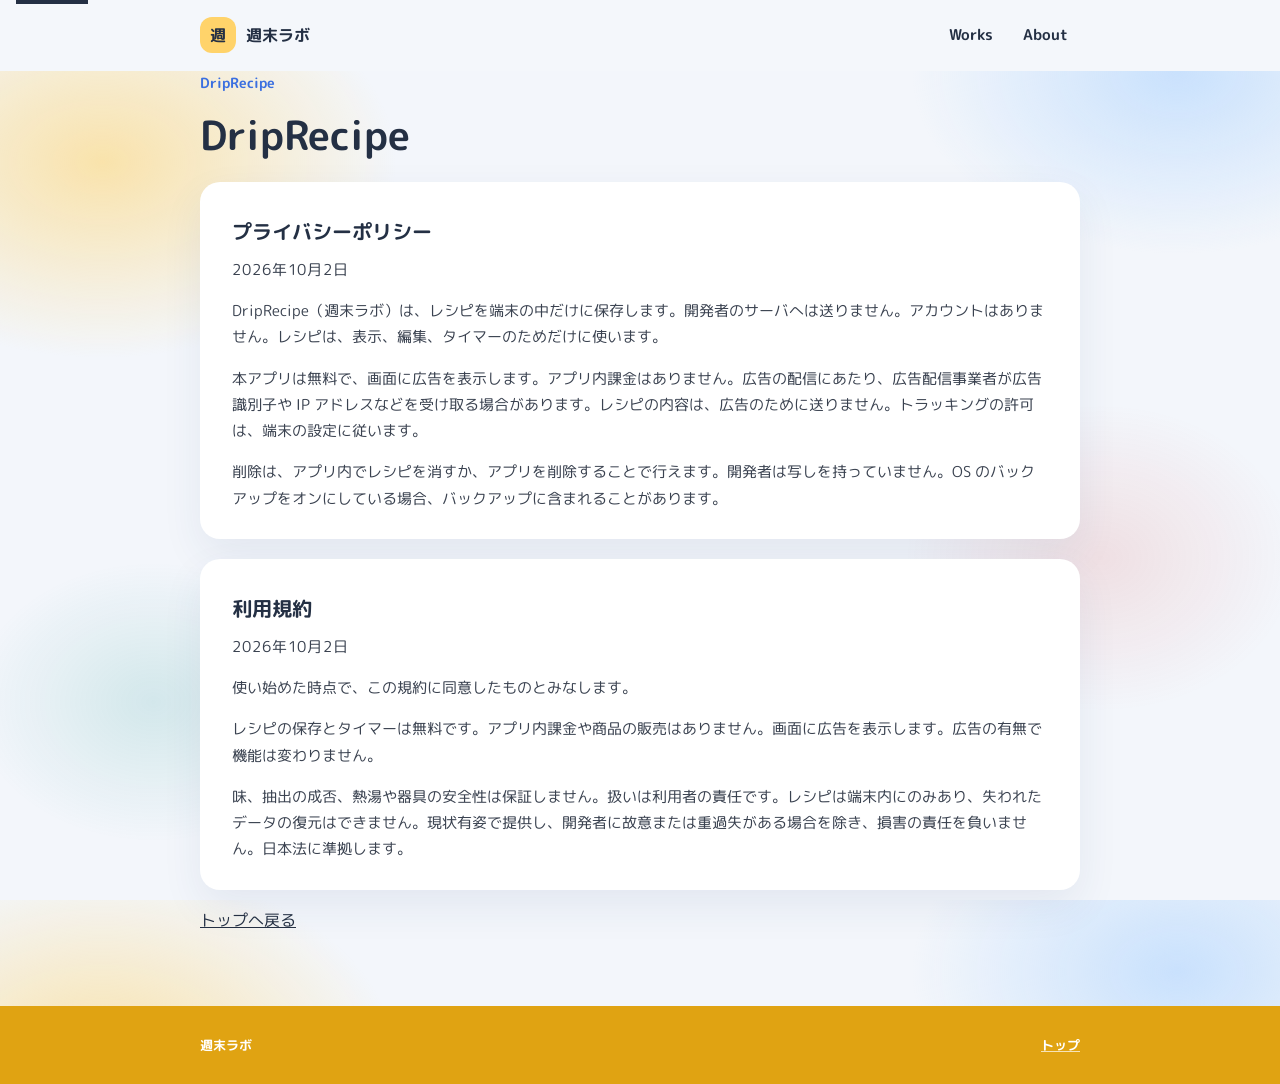
==== driprecipe/index.html @ 395b32bc "週末ラボの紹介と各アプリの規約を公開できるようにする。 Co-authored-by: Cursor <cursoragent@cursor.com>" ====
<!doctype html>
<html lang="ja">
  <head>
    <meta charset="utf-8" />
    <meta name="viewport" content="width=device-width, initial-scale=1" />
    <title>DripRecipe — 週末ラボ</title>
    <meta name="description" content="DripRecipe のプライバシーポリシーと利用規約です。" />
    <link rel="icon" href="../favicon.svg" type="image/svg+xml" />
    <link rel="preconnect" href="https://fonts.googleapis.com" />
    <link rel="preconnect" href="https://fonts.gstatic.com" crossorigin />
    <link
      href="https://fonts.googleapis.com/css2?family=M+PLUS+Rounded+1c:wght@400;500;700&display=swap"
      rel="stylesheet"
    />
    <link rel="stylesheet" href="../css/site.css" />
  </head>
  <body>
    <a class="skip" href="#main">本文へ</a>
    <header class="nav">
      <a class="brand" href="../index.html">
        <span class="brand-mark">週</span>
        週末ラボ
      </a>
      <nav class="nav-links" aria-label="サイト">
        <a href="../index.html#apps">Works</a>
        <a href="../index.html#about">About</a>
      </nav>
    </header>
    <main id="main" class="wrap">
      <p class="kicker">DripRecipe</p>
      <h1>DripRecipe</h1>
      <article class="doc-block" id="privacy">
        <h2>プライバシーポリシー</h2>
        <p class="meta-line">2026年10月2日</p>
        <p>
          DripRecipe（週末ラボ）は、レシピを端末の中だけに保存します。開発者のサーバへは送りません。アカウントはありません。レシピは、表示、編集、タイマーのためだけに使います。
        </p>
        <p>
          本アプリは無料で、画面に広告を表示します。アプリ内課金はありません。広告の配信にあたり、広告配信事業者が広告識別子や IP アドレスなどを受け取る場合があります。レシピの内容は、広告のために送りません。トラッキングの許可は、端末の設定に従います。
        </p>
        <p>
          削除は、アプリ内でレシピを消すか、アプリを削除することで行えます。開発者は写しを持っていません。OS のバックアップをオンにしている場合、バックアップに含まれることがあります。
        </p>
      </article>
      <article class="doc-block" id="terms">
        <h2>利用規約</h2>
        <p class="meta-line">2026年10月2日</p>
        <p>使い始めた時点で、この規約に同意したものとみなします。</p>
        <p>
          レシピの保存とタイマーは無料です。アプリ内課金や商品の販売はありません。画面に広告を表示します。広告の有無で機能は変わりません。
        </p>
        <p>
          味、抽出の成否、熱湯や器具の安全性は保証しません。扱いは利用者の責任です。レシピは端末内にのみあり、失われたデータの復元はできません。現状有姿で提供し、開発者に故意または重過失がある場合を除き、損害の責任を負いません。日本法に準拠します。
        </p>
      </article>
      <p><a href="../index.html">トップへ戻る</a></p>
    </main>
    <footer class="site-footer">
      <div><strong>週末ラボ</strong></div>
      <div class="footer-links"><a href="../index.html">トップ</a></div>
    </footer>
  </body>
</html>
---- css/site.css ----
:root {
  --bg: #f3f6fb;
  --bg-deep: #e7eef8;
  --ink: #243044;
  --muted: #5c6b7e;
  --line: rgba(36, 48, 68, 0.12);
  --card: #ffffff;
  --signal: #3b6fe0;
  --shadow: 0 16px 40px rgba(36, 64, 110, 0.08);
  --sans: "M PLUS Rounded 1c", "Hiragino Maru Gothic ProN", "Hiragino Sans", sans-serif;
  --serif: var(--sans);
  --mono: var(--sans);
  --display: var(--sans);
  --app: var(--ink);
  --app-soft: #f7f1e6;
  --radius: 24px;
  color-scheme: light;
}

[data-app="oto"] {
  --app: #d63c3c;
  --app-soft: #fff1ea;
}

[data-app="drip"] {
  --app: #0e8f8a;
  --app-soft: #e7f6f5;
}

[data-app="kintai"] {
  --app: #087a42;
  --app-soft: #e8f6ee;
}

*,
*::before,
*::after {
  box-sizing: border-box;
}

html {
  scroll-behavior: smooth;
  height: 100%;
}

body {
  display: flex;
  flex-direction: column;
  min-height: 100%;
  margin: 0;
  background:
    radial-gradient(420px 280px at 8% 18%, rgba(255, 211, 106, 0.55), transparent 70%),
    radial-gradient(380px 260px at 92% 8%, rgba(160, 205, 255, 0.5), transparent 70%),
    radial-gradient(280px 220px at 86% 62%, rgba(214, 60, 60, 0.12), transparent 70%),
    radial-gradient(260px 200px at 12% 78%, rgba(14, 143, 138, 0.14), transparent 70%),
    var(--bg);
  color: var(--ink);
  font-family: var(--sans);
  font-size: 16px;
  line-height: 1.75;
  text-rendering: optimizeLegibility;
}

::selection {
  background: #c9dcff;
  color: var(--ink);
}

a {
  color: inherit;
}

a:hover {
  color: var(--signal);
}

:focus-visible {
  outline: 2px solid var(--ink);
  outline-offset: 3px;
}

.skip {
  position: absolute;
  left: 16px;
  top: -40px;
  background: var(--ink);
  color: var(--bg);
  padding: 8px 12px;
  z-index: 10;
}

.skip:focus {
  top: 12px;
}

.wrap {
  width: min(880px, calc(100% - 48px));
  margin-inline: auto;
}

main {
  flex: 1 0 auto;
}

.nav {
  position: sticky;
  top: 0;
  z-index: 5;
  display: flex;
  align-items: center;
  justify-content: space-between;
  gap: 20px;
  width: 100%;
  margin: 0;
  padding: 16px max(24px, calc((100% - 880px) / 2));
  background: color-mix(in srgb, var(--bg) 94%, white);
  border-bottom: 1px solid transparent;
  backdrop-filter: blur(16px);
}

.brand {
  display: flex;
  align-items: center;
  gap: 10px;
  text-decoration: none;
  font-weight: 700;
}

.brand-mark {
  display: grid;
  place-items: center;
  width: 36px;
  height: 36px;
  border-radius: 12px;
  background: #ffd36a;
  color: var(--ink);
  font-weight: 700;
  font-size: 16px;
}

.nav-links {
  display: flex;
  gap: 6px;
  font-size: 15px;
  font-weight: 700;
}

.nav-links a {
  text-decoration: none;
  padding: 6px 12px;
  border-radius: 999px;
}

.nav-links a:hover {
  background: rgba(36, 48, 68, 0.06);
  color: inherit;
}

.nav-links a[aria-current="page"] {
  background: #e5edff;
  color: var(--signal);
}

.hero {
  position: relative;
  margin-top: 40px;
  padding: 48px 44px;
  background: #ffd36a;
  border-radius: 28px;
}

.kicker,
.eyebrow {
  margin: 0 0 12px;
  font-size: 14px;
  font-weight: 700;
  color: var(--signal);
}

h1,
h2,
h3 {
  font-weight: 700;
  letter-spacing: 0;
  text-wrap: balance;
}

.hero h1,
.wrap > h1 {
  margin: 0 0 8px;
  font-size: clamp(28px, 4vw, 40px);
  line-height: 1.35;
}

.hero h1 em {
  display: block;
  font-style: normal;
  font-weight: 700;
  font-size: 0.62em;
  color: var(--muted);
}

.lede {
  max-width: 38rem;
  margin: 18px 0 0;
  font-size: 16px;
  color: #3d4b5e;
}

.hero-foot {
  display: flex;
  flex-wrap: wrap;
  gap: 8px;
  margin-top: 22px;
}

.hero-foot span {
  padding: 6px 12px;
  border-radius: 999px;
  background: white;
  font-size: 13px;
  font-weight: 700;
  color: var(--muted);
}

.section-label {
  display: flex;
  justify-content: space-between;
  align-items: baseline;
  margin: 52px 0 0;
  font-size: 14px;
  font-weight: 700;
  color: var(--muted);
}

.work {
  display: grid;
  grid-template-columns: minmax(0, 1fr) minmax(260px, 400px);
  gap: 28px;
  align-items: center;
  margin-top: 16px;
  padding: 22px;
  background: var(--card);
  border-radius: 24px;
  box-shadow: var(--shadow);
  text-decoration: none;
  color: inherit;
}

.work:last-child {
  margin-bottom: 8px;
}

.work:hover {
  color: inherit;
}

.work:hover .work-title {
  color: var(--app);
}

.work-no {
  margin: 0;
  font-size: 13px;
  font-weight: 700;
  color: var(--app);
}

.work-title {
  margin: 6px 0 0;
  font-size: clamp(26px, 3vw, 34px);
  line-height: 1.3;
  transition: color 0.2s ease;
}

.work-en {
  margin: 2px 0 0;
  font-style: normal;
  font-weight: 700;
  font-size: 15px;
  color: var(--muted);
}

.work p {
  margin: 12px 0 0;
  max-width: 36rem;
  color: var(--muted);
}

.work-go {
  display: inline-block;
  margin-top: 14px;
  font-size: 14px;
  font-weight: 700;
  color: var(--signal);
}

.principles {
  display: grid;
  grid-template-columns: repeat(3, 1fr);
  gap: 18px;
  padding: 54px 0 20px;
}

.principles article {
  padding: 22px;
  background: color-mix(in srgb, var(--card) 75%, transparent);
  border: 1px solid var(--line);
  border-radius: 18px;
}

.principles h2 {
  margin: 0 0 8px;
  font-size: 18px;
}

.principles p {
  margin: 0;
  color: var(--muted);
  font-size: 14.5px;
}

.site-footer {
  display: flex;
  justify-content: space-between;
  align-items: center;
  gap: 20px;
  flex-wrap: wrap;
  width: 100%;
  margin: 56px 0 0;
  padding: 28px max(24px, calc((100% - 880px) / 2));
  background: #e0a312;
  color: #fff;
  font-size: 13px;
  font-weight: 700;
}

.site-footer a {
  color: #fff;
  text-decoration-color: rgba(255, 255, 255, 0.7);
}

.site-footer a:hover {
  color: #fff;
  opacity: 0.8;
}

.footer-links {
  display: flex;
  flex-wrap: wrap;
  gap: 8px 16px;
}

[data-privacy-links] {
  display: contents;
}

.about {
  margin-top: 8px;
  padding: 28px 28px 22px;
  background: var(--card);
  border-radius: 24px;
  box-shadow: var(--shadow);
}

.about h2 {
  margin: 0 0 12px;
  font-size: clamp(28px, 3vw, 36px);
}

.about p {
  max-width: 40rem;
  margin: 0 0 12px;
  color: #3d4b5e;
}

.about p:last-child {
  margin-bottom: 0;
}

.app-grid {
  display: grid;
  grid-template-columns: 1fr;
  gap: 18px;
  margin: 16px 0 8px;
}

.app-card {
  display: flex;
  flex-direction: column;
  align-items: center;
  gap: 16px;
  padding: 32px 28px 28px;
  background: var(--card);
  border-radius: 20px;
  box-shadow: var(--shadow);
  color: inherit;
  text-align: center;
  scroll-margin-top: 88px;
}

.app-card > img,
.app-card .app-icon {
  width: 56px;
  height: 56px;
  border-radius: 14px;
  flex: none;
}

.app-card-body {
  width: 100%;
  min-width: 0;
}

.store-badges {
  display: flex;
  flex-wrap: wrap;
  align-items: center;
  justify-content: center;
  gap: 10px;
  margin-top: 16px;
}

.store-badge {
  display: block;
  line-height: 0;
}

.store-badge img {
  display: block;
  height: 40px;
  width: auto;
}

a.store-badge:hover {
  opacity: 0.86;
}

.app-jumps {
  display: flex;
  flex-wrap: wrap;
  justify-content: center;
  gap: 6px 16px;
  margin: 14px 0 0;
  font-size: 13px;
  font-weight: 700;
}

.app-jumps a {
  color: var(--signal);
}

.app-card-head {
  display: flex;
  align-items: center;
  gap: 12px;
}

.app-card-head img,
.product-icon {
  width: 52px;
  height: 52px;
  border-radius: 14px;
  flex: none;
}

.product-icon {
  width: 72px;
  height: 72px;
  border-radius: 18px;
  margin-bottom: 12px;
}

.app-card h2,
.support-card .app-card-head h2 {
  margin: 0;
  font-size: 17px;
  line-height: 1.4;
}

.app-card .platforms,
.support-card .work-no {
  margin: 4px 0 0;
  font-size: 13px;
  font-weight: 700;
  color: var(--app);
}

.app-card-body > p:not(.platforms):not(.app-jumps) {
  margin: 10px 0 0;
  color: var(--muted);
  font-size: 14px;
  line-height: 1.75;
}

.app-card .app-jumps {
  margin-top: 14px;
}

.doc-block {
  scroll-margin-top: 88px;
  margin-top: 20px;
  padding: 32px 32px 12px;
  background: var(--card);
  border-radius: 20px;
  box-shadow: var(--shadow);
}

.doc-block h2 {
  margin: 26px 0 8px;
  font-size: 20px;
}

.doc-block h2:first-child,
.doc-block .kicker + h2 {
  margin-top: 0;
}

.doc-block h3 {
  margin: 18px 0 4px;
  font-size: 16px;
}

.doc-block p,
.doc-block li {
  color: #3a4250;
  font-size: 15px;
}

.doc-block ul {
  margin: 8px 0 14px;
  padding-left: 1.2em;
}

.doc-block .meta-line {
  margin-top: 0;
}

.docs {
  margin-top: 28px;
}

.support-card .app-card-head {
  margin-bottom: 10px;
}

.support-card > p {
  margin: 0;
}

.shot-frame {
  background: #edf2f8;
  border: 1px solid var(--line);
  border-radius: 28px;
  overflow: hidden;
}

.shot-frame img {
  display: block;
  width: 100%;
  max-height: 460px;
  object-fit: cover;
  object-position: center;
}

.product-hero {
  display: grid;
  grid-template-columns: minmax(0, 1.1fr) minmax(260px, 0.9fr);
  gap: 48px;
  align-items: center;
  padding: 28px 0 10px;
}

.product-hero h1 {
  margin: 0;
  font-size: clamp(32px, 4.2vw, 46px);
  line-height: 1.35;
}

.en-name {
  margin: 0 0 6px;
  font-style: normal;
  font-weight: 700;
  font-size: 18px;
  color: var(--app);
}

.pills {
  display: flex;
  flex-wrap: wrap;
  gap: 8px;
  margin: 18px 0 0;
  padding: 0;
  list-style: none;
}

.pills li {
  padding: 5px 12px;
  background: var(--bg-deep);
  border-radius: 999px;
  font-size: 13px;
  font-weight: 700;
}

.layout {
  display: grid;
  grid-template-columns: minmax(0, 1fr) 280px;
  gap: 56px;
  padding: 36px 0 20px;
}

.prose h2 {
  margin: 36px 0 10px;
  font-size: 24px;
}

.prose h2:first-child {
  margin-top: 0;
}

.prose h3 {
  margin: 22px 0 6px;
  font-size: 17px;
}

.prose p,
.prose li {
  color: #3a342c;
}

.prose ul,
.prose ol {
  padding-left: 1.2em;
}

.feature-grid {
  display: grid;
  grid-template-columns: 1fr 1fr;
  gap: 12px;
  margin-top: 14px;
}

.feature-grid article {
  padding: 16px 16px 14px;
  background: var(--card);
  border: 1px solid var(--line);
  border-radius: 16px;
}

.feature-grid h3 {
  margin: 0 0 4px;
  font-size: 15px;
}

.feature-grid p {
  margin: 0;
  font-size: 14px;
  color: var(--muted);
}

.side {
  position: sticky;
  top: 84px;
  align-self: start;
  display: grid;
  gap: 16px;
}

.spec {
  margin: 0;
  padding: 8px 0;
  border-top: 1px solid var(--line);
}

.spec div {
  display: grid;
  grid-template-columns: 92px 1fr;
  gap: 10px;
  padding: 9px 0;
  border-bottom: 1px solid var(--line);
  font-size: 13px;
}

.spec dt {
  font-size: 13px;
  font-weight: 700;
  color: var(--muted);
}

.spec dd {
  margin: 0;
}

.doc-links {
  display: grid;
  gap: 8px;
}

.doc-links a {
  display: flex;
  justify-content: space-between;
  padding: 12px 14px;
  background: var(--card);
  border: 1px solid var(--line);
  border-radius: 12px;
  text-decoration: none;
  font-size: 14px;
}

.doc-links a span {
  font-family: var(--mono);
  font-size: 12px;
  color: var(--muted);
}

.faq details {
  border-top: 1px solid var(--line);
}

.faq details:last-child {
  border-bottom: 1px solid var(--line);
}

.faq summary {
  cursor: pointer;
  padding: 14px 0;
  font-weight: 500;
}

.faq details p {
  margin: 0 0 14px;
}

.support-list {
  display: grid;
  gap: 16px;
  padding-bottom: 20px;
}

.support-card {
  display: block;
  padding: 22px 22px 18px;
  background: var(--card);
  border: 1px solid var(--line);
  border-left: 4px solid var(--app);
  border-radius: 18px;
}

.support-card h2 {
  margin: 4px 0;
  font-size: 26px;
}

.support-card p {
  margin: 0;
  color: var(--muted);
}

.support-card .links {
  display: flex;
  flex-wrap: wrap;
  gap: 8px;
  margin-top: 12px;
  font-size: 14px;
  font-weight: 700;
}

.support-card .links a {
  color: var(--signal);
  text-decoration: none;
}

.page-hero {
  padding: 18px 0 8px;
}

.page-hero h1 {
  margin: 0;
  font-size: clamp(30px, 4vw, 42px);
  line-height: 1.35;
}

.legal {
  width: min(760px, 100%);
  padding-bottom: 24px;
}

.legal h1 {
  font-size: clamp(30px, 4vw, 40px);
  line-height: 1.35;
}

.legal h2 {
  margin: 32px 0 8px;
  font-size: 22px;
}

.legal p,
.legal li {
  color: #3d4b5e;
}

.meta-line {
  color: var(--muted);
  font-family: var(--mono);
  font-size: 12px;
  letter-spacing: 0.06em;
}

.contact-box {
  margin-top: 28px;
  padding: 18px 18px 14px;
  background: var(--card);
  border: 1px solid var(--line);
  border-radius: 16px;
}

.specimen {
  background: var(--card);
  border: 1px solid rgba(28, 25, 21, 0.08);
  border-radius: var(--radius);
  box-shadow: var(--shadow);
  overflow: hidden;
}

.specimen-bar {
  display: flex;
  justify-content: space-between;
  padding: 14px 16px 0;
  font-family: var(--mono);
  font-size: 11px;
  letter-spacing: 0.08em;
  text-transform: uppercase;
  color: var(--muted);
}

.oto-stage {
  margin: 12px;
  padding: 16px;
  border-radius: 22px;
  background: #fff6ec;
}

.flags {
  display: grid;
  grid-template-columns: repeat(3, 1fr);
  gap: 10px;
}

.flag {
  display: grid;
  justify-items: center;
  gap: 6px;
  padding: 10px 4px 8px;
  border-radius: 14px;
  background: rgba(255, 255, 255, 0.72);
  font-size: 12px;
}

.flag i {
  width: 34px;
  height: 24px;
  border-radius: 4px 10px 10px 4px;
  box-shadow: 2px 2px 0 rgba(28, 25, 21, 0.08);
}

.flag.hot {
  outline: 2px solid #1c1915;
}

.drip-stage,
.kintai-stage {
  padding: 8px 18px 18px;
}

.recipe-name {
  margin: 8px 0 0;
  font-size: 24px;
  font-weight: 700;
}

.stats {
  display: flex;
  gap: 16px;
  margin: 8px 0 14px;
  font-family: var(--mono);
  font-size: 12px;
  color: var(--muted);
}

.stats b {
  display: block;
  color: var(--app);
  font-size: 16px;
  font-weight: 500;
}

.steps {
  margin: 0;
  padding: 0;
  list-style: none;
}

.steps li {
  display: grid;
  grid-template-columns: 52px 1fr;
  gap: 8px;
  padding: 8px 0;
  border-top: 1px solid var(--line);
  font-size: 14px;
}

.steps time {
  font-family: var(--mono);
  font-size: 12px;
  color: var(--app);
}

.kintai-status {
  margin: 10px 0 0;
  font-family: var(--mono);
  font-size: 12px;
  letter-spacing: 0.12em;
  text-transform: uppercase;
  color: var(--app);
}

.kintai-stage strong {
  display: block;
  margin-top: 4px;
  font-family: var(--serif);
  font-size: 34px;
  font-weight: 600;
}

.times {
  display: flex;
  gap: 18px;
  margin: 12px 0;
  color: var(--muted);
  font-size: 13px;
}

.punch {
  display: block;
  width: 100%;
  padding: 14px;
  border: 0;
  border-radius: 16px;
  background: var(--app);
  color: white;
  font-family: var(--sans);
  font-size: 16px;
  font-weight: 600;
}

.caption {
  margin: 8px 2px 0;
  color: var(--muted);
  font-family: var(--mono);
  font-size: 11px;
  letter-spacing: 0.06em;
}

.not-found {
  padding: 12vh 0 20vh;
}

.not-found h1 {
  font-size: clamp(48px, 8vw, 72px);
  margin: 0;
  line-height: 1.15;
}

@media (min-width: 900px) {
  .app-grid {
    grid-template-columns: 1fr 1fr;
  }
}

@media (max-width: 860px) {
  .work,
  .product-hero,
  .layout,
  .principles,
  .feature-grid {
    grid-template-columns: 1fr;
  }

  .side {
    position: static;
  }

  .nav {
    flex-wrap: wrap;
  }
}

@media (max-width: 640px) {
  .wrap {
    width: min(880px, calc(100% - 32px));
  }

  .nav {
    padding-inline: 16px;
  }

  .nav-links {
    gap: 14px;
  }

  .hero {
    margin-top: 24px;
    padding: 32px 22px;
  }

  .section-label {
    margin-top: 36px;
  }

  .app-card {
    padding: 28px 22px 24px;
  }

  .site-footer {
    margin-top: 40px;
    padding-inline: 16px;
  }
}

@media (prefers-reduced-motion: reduce) {
  html {
    scroll-behavior: auto;
  }

  .work-title {
    transition: none;
  }
}

@media print {
  body::before,
  .nav,
  .site-footer,
  .skip,
  .specimen,
  .doc-links {
    display: none !important;
  }

  body {
    background: white;
  }

  .layout,
  .product-hero {
    display: block;
  }
}
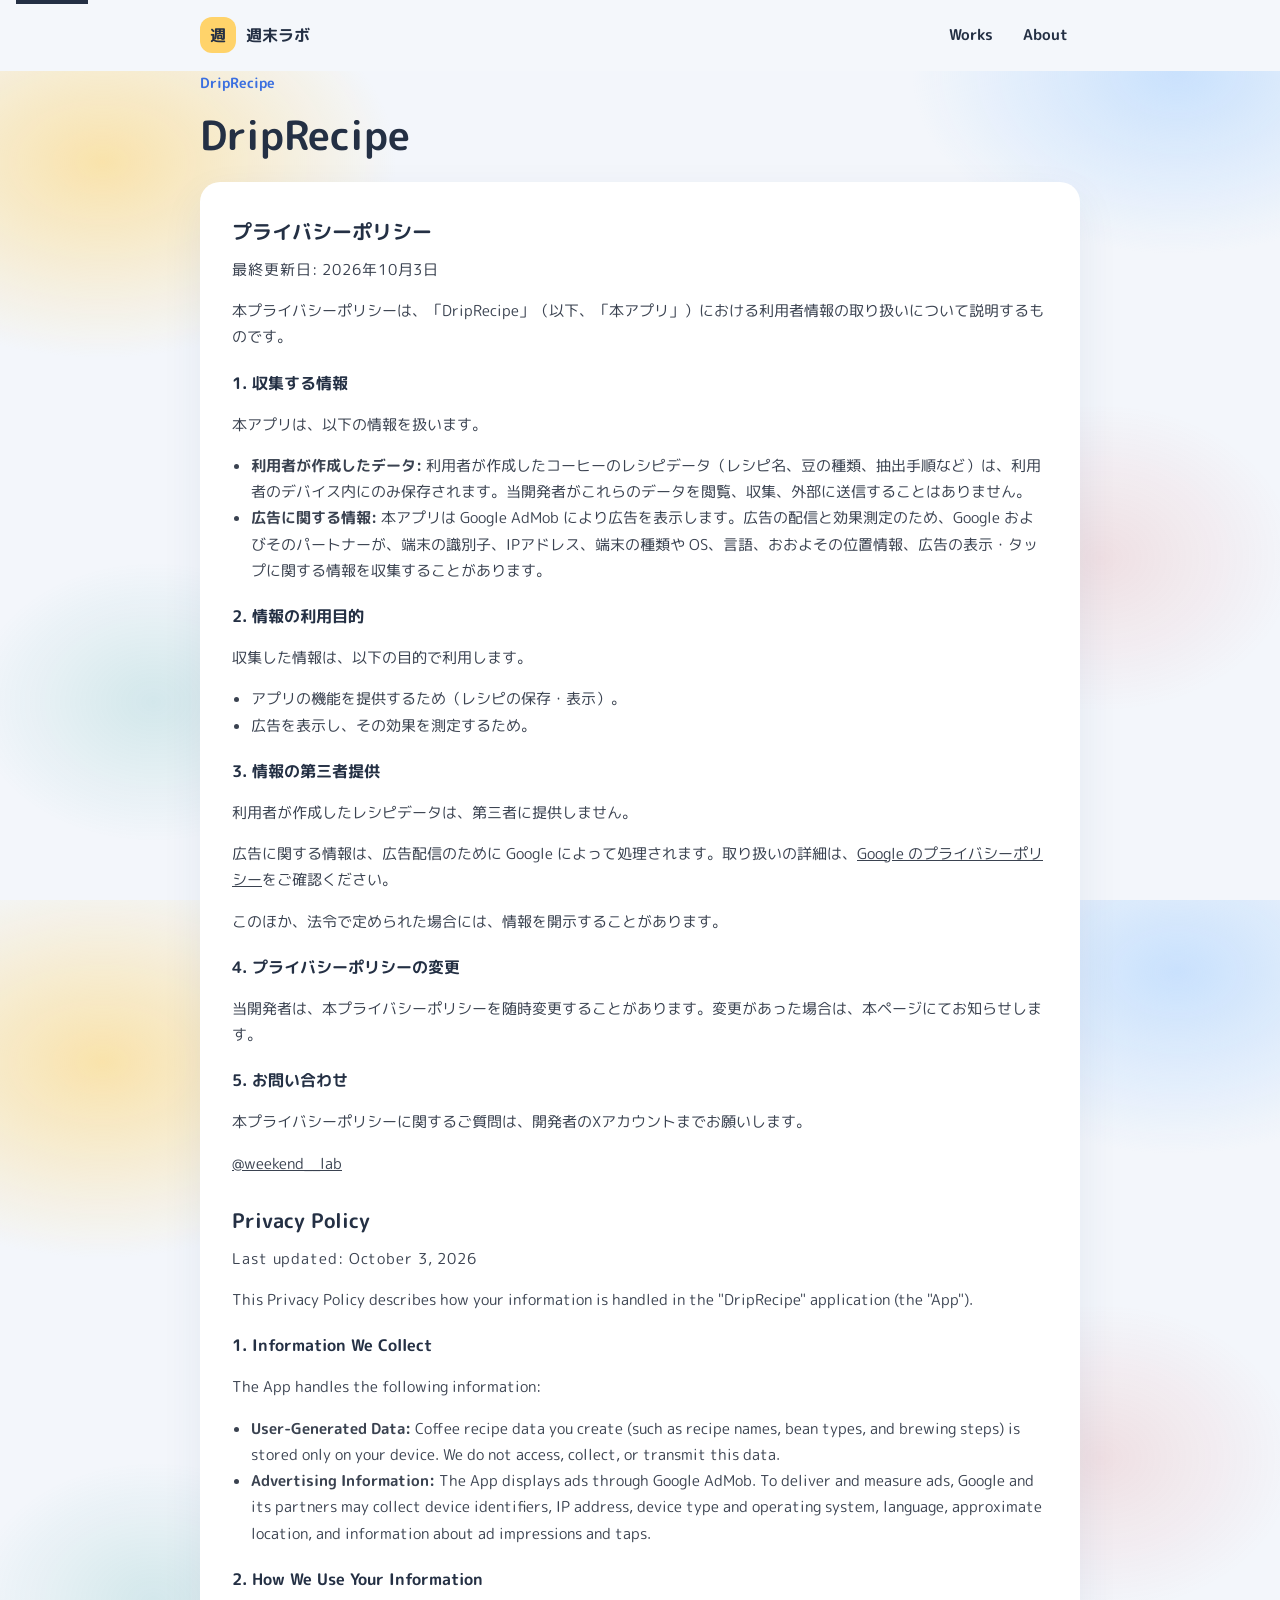
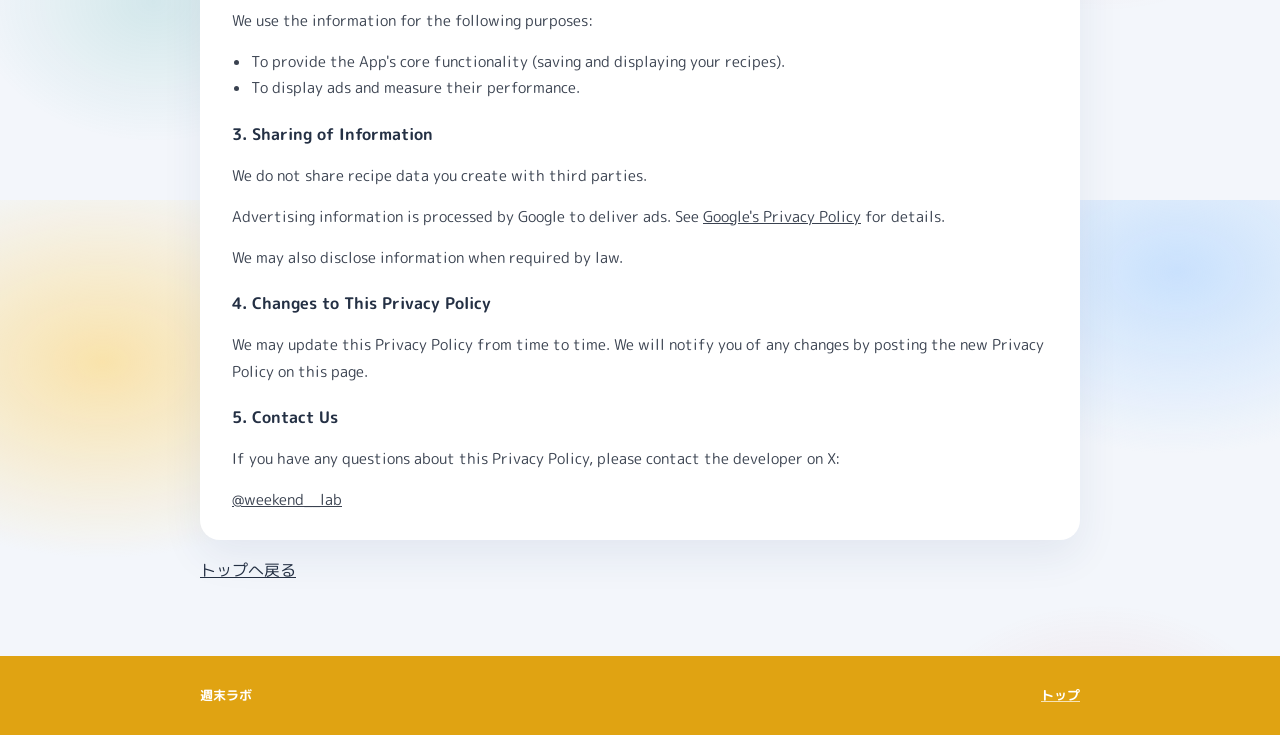
==== commit f60f608b: "利用規約を外し、問い合わせ先をXのアカウントにする。 Co-authored-by: Cursor <cursoragent@cursor.com>" ====
--- a/driprecipe/index.html
+++ b/driprecipe/index.html
@@ -4,7 +4,7 @@
     <meta charset="utf-8" />
     <meta name="viewport" content="width=device-width, initial-scale=1" />
     <title>DripRecipe — 週末ラボ</title>
-    <meta name="description" content="DripRecipe のプライバシーポリシーと利用規約です。" />
+    <meta name="description" content="DripRecipe のプライバシーポリシーです。" />
     <link rel="icon" href="../favicon.svg" type="image/svg+xml" />
     <link rel="preconnect" href="https://fonts.googleapis.com" />
     <link rel="preconnect" href="https://fonts.gstatic.com" crossorigin />
@@ -31,27 +31,53 @@
       <h1>DripRecipe</h1>
       <article class="doc-block" id="privacy">
         <h2>プライバシーポリシー</h2>
-        <p class="meta-line">2026年10月2日</p>
-        <p>
-          DripRecipe（週末ラボ）は、レシピを端末の中だけに保存します。開発者のサーバへは送りません。アカウントはありません。レシピは、表示、編集、タイマーのためだけに使います。
-        </p>
-        <p>
-          本アプリは無料で、画面に広告を表示します。アプリ内課金はありません。広告の配信にあたり、広告配信事業者が広告識別子や IP アドレスなどを受け取る場合があります。レシピの内容は、広告のために送りません。トラッキングの許可は、端末の設定に従います。
-        </p>
-        <p>
-          削除は、アプリ内でレシピを消すか、アプリを削除することで行えます。開発者は写しを持っていません。OS のバックアップをオンにしている場合、バックアップに含まれることがあります。
-        </p>
-      </article>
-      <article class="doc-block" id="terms">
-        <h2>利用規約</h2>
-        <p class="meta-line">2026年10月2日</p>
-        <p>使い始めた時点で、この規約に同意したものとみなします。</p>
-        <p>
-          レシピの保存とタイマーは無料です。アプリ内課金や商品の販売はありません。画面に広告を表示します。広告の有無で機能は変わりません。
-        </p>
-        <p>
-          味、抽出の成否、熱湯や器具の安全性は保証しません。扱いは利用者の責任です。レシピは端末内にのみあり、失われたデータの復元はできません。現状有姿で提供し、開発者に故意または重過失がある場合を除き、損害の責任を負いません。日本法に準拠します。
-        </p>
+        <p class="meta-line">最終更新日: 2026年10月3日</p>
+        <p>本プライバシーポリシーは、「DripRecipe」（以下、「本アプリ」）における利用者情報の取り扱いについて説明するものです。</p>
+        <h3>1. 収集する情報</h3>
+        <p>本アプリは、以下の情報を扱います。</p>
+        <ul>
+          <li><strong>利用者が作成したデータ:</strong> 利用者が作成したコーヒーのレシピデータ（レシピ名、豆の種類、抽出手順など）は、利用者のデバイス内にのみ保存されます。当開発者がこれらのデータを閲覧、収集、外部に送信することはありません。</li>
+          <li><strong>広告に関する情報:</strong> 本アプリは Google AdMob により広告を表示します。広告の配信と効果測定のため、Google およびそのパートナーが、端末の識別子、IPアドレス、端末の種類や OS、言語、おおよその位置情報、広告の表示・タップに関する情報を収集することがあります。</li>
+        </ul>
+        <h3>2. 情報の利用目的</h3>
+        <p>収集した情報は、以下の目的で利用します。</p>
+        <ul>
+          <li>アプリの機能を提供するため（レシピの保存・表示）。</li>
+          <li>広告を表示し、その効果を測定するため。</li>
+        </ul>
+        <h3>3. 情報の第三者提供</h3>
+        <p>利用者が作成したレシピデータは、第三者に提供しません。</p>
+        <p>広告に関する情報は、広告配信のために Google によって処理されます。取り扱いの詳細は、<a href="https://policies.google.com/privacy">Google のプライバシーポリシー</a>をご確認ください。</p>
+        <p>このほか、法令で定められた場合には、情報を開示することがあります。</p>
+        <h3>4. プライバシーポリシーの変更</h3>
+        <p>当開発者は、本プライバシーポリシーを随時変更することがあります。変更があった場合は、本ページにてお知らせします。</p>
+        <h3>5. お問い合わせ</h3>
+        <p>本プライバシーポリシーに関するご質問は、開発者のXアカウントまでお願いします。</p>
+        <p><a href="https://x.com/weekend__lab">@weekend__lab</a></p>
+        <h2>Privacy Policy</h2>
+        <p class="meta-line">Last updated: October 3, 2026</p>
+        <p>This Privacy Policy describes how your information is handled in the "DripRecipe" application (the "App").</p>
+        <h3>1. Information We Collect</h3>
+        <p>The App handles the following information:</p>
+        <ul>
+          <li><strong>User-Generated Data:</strong> Coffee recipe data you create (such as recipe names, bean types, and brewing steps) is stored only on your device. We do not access, collect, or transmit this data.</li>
+          <li><strong>Advertising Information:</strong> The App displays ads through Google AdMob. To deliver and measure ads, Google and its partners may collect device identifiers, IP address, device type and operating system, language, approximate location, and information about ad impressions and taps.</li>
+        </ul>
+        <h3>2. How We Use Your Information</h3>
+        <p>We use the information for the following purposes:</p>
+        <ul>
+          <li>To provide the App's core functionality (saving and displaying your recipes).</li>
+          <li>To display ads and measure their performance.</li>
+        </ul>
+        <h3>3. Sharing of Information</h3>
+        <p>We do not share recipe data you create with third parties.</p>
+        <p>Advertising information is processed by Google to deliver ads. See <a href="https://policies.google.com/privacy">Google's Privacy Policy</a> for details.</p>
+        <p>We may also disclose information when required by law.</p>
+        <h3>4. Changes to This Privacy Policy</h3>
+        <p>We may update this Privacy Policy from time to time. We will notify you of any changes by posting the new Privacy Policy on this page.</p>
+        <h3>5. Contact Us</h3>
+        <p>If you have any questions about this Privacy Policy, please contact the developer on X:</p>
+        <p><a href="https://x.com/weekend__lab">@weekend__lab</a></p>
       </article>
       <p><a href="../index.html">トップへ戻る</a></p>
     </main>
--- a/css/site.css
+++ b/css/site.css
@@ -207,6 +207,20 @@
   color: #3d4b5e;
 }
 
+.site-note {
+  margin: 18px 0 0;
+  font-weight: 700;
+}
+
+.contact-line {
+  margin: 14px 0 0;
+}
+
+.contact-line a {
+  text-decoration: underline;
+  text-underline-offset: 3px;
+}
+
 .hero-foot {
   display: flex;
   flex-wrap: wrap;
@@ -478,7 +492,6 @@
   line-height: 1.4;
 }
 
-.app-card .platforms,
 .support-card .work-no {
   margin: 4px 0 0;
   font-size: 13px;
@@ -486,7 +499,7 @@
   color: var(--app);
 }
 
-.app-card-body > p:not(.platforms):not(.app-jumps) {
+.app-card-body > p:not(.app-jumps) {
   margin: 10px 0 0;
   color: var(--muted);
   font-size: 14px;
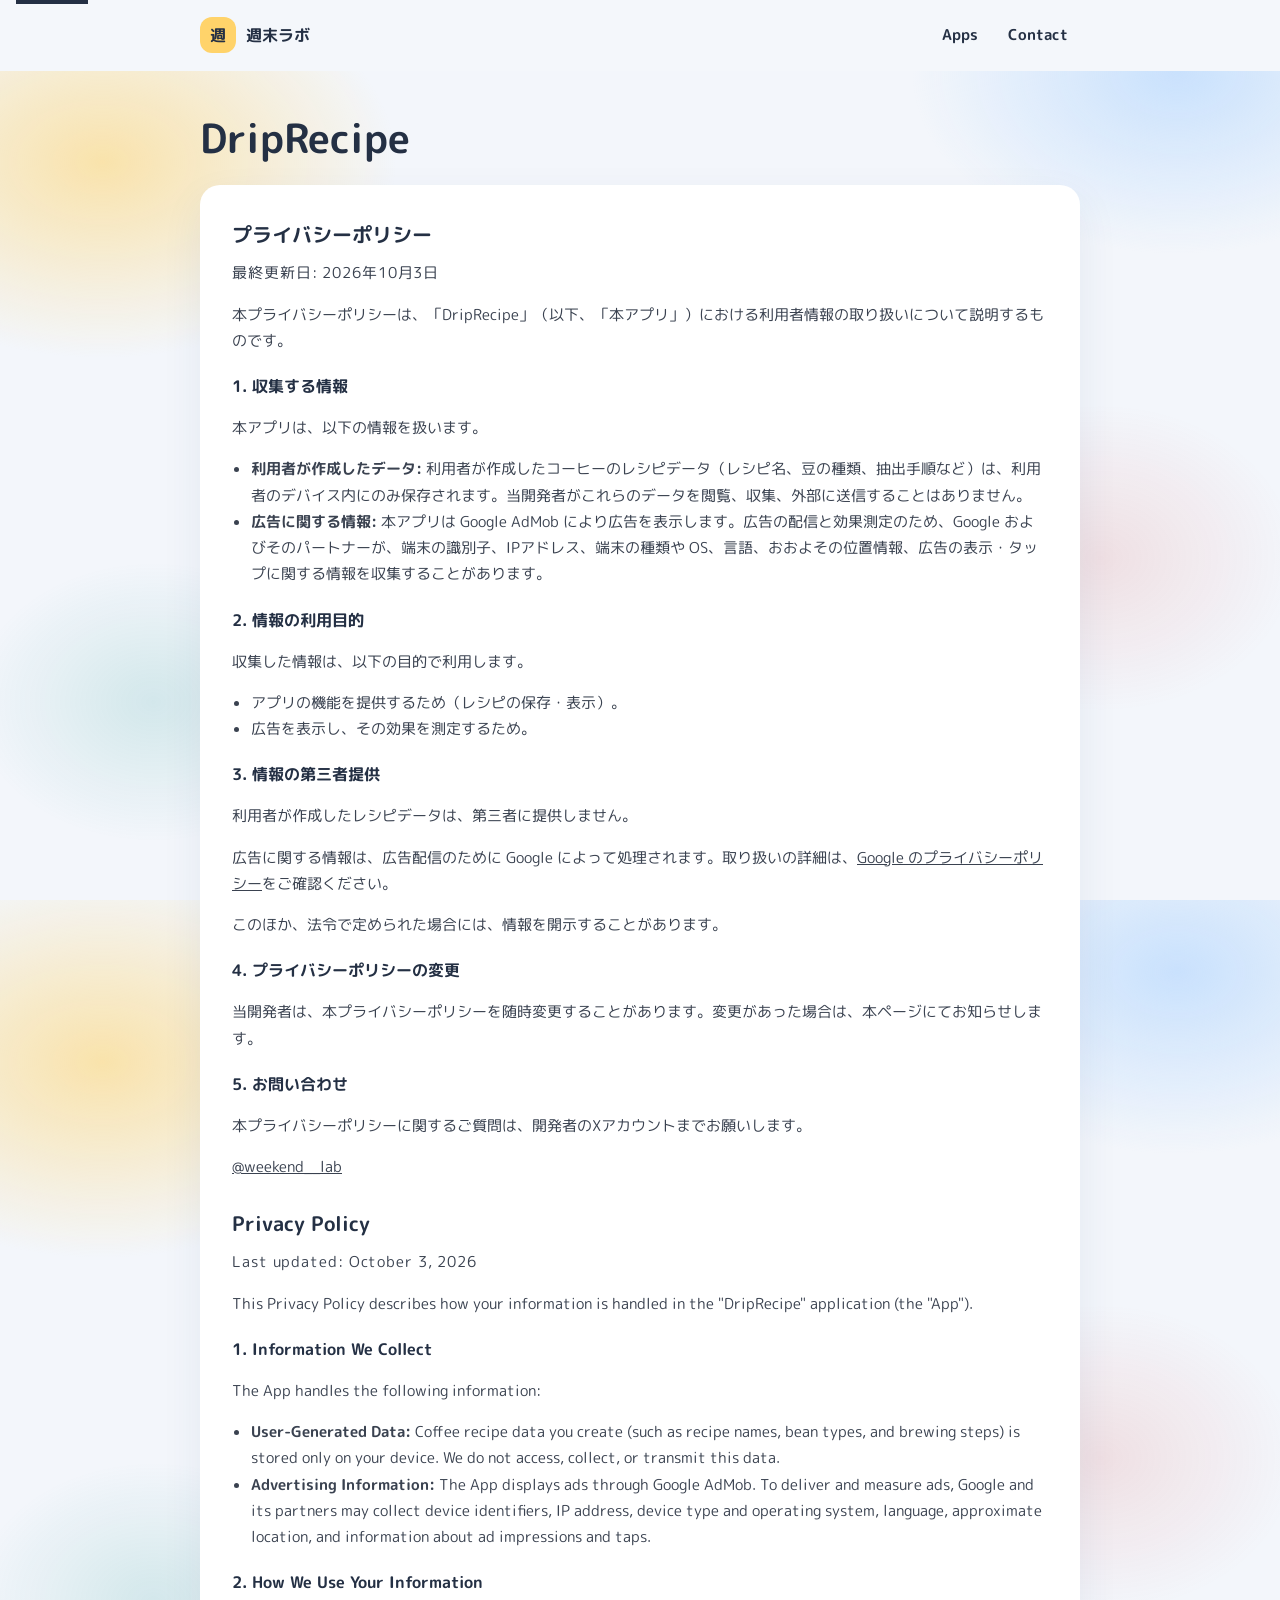
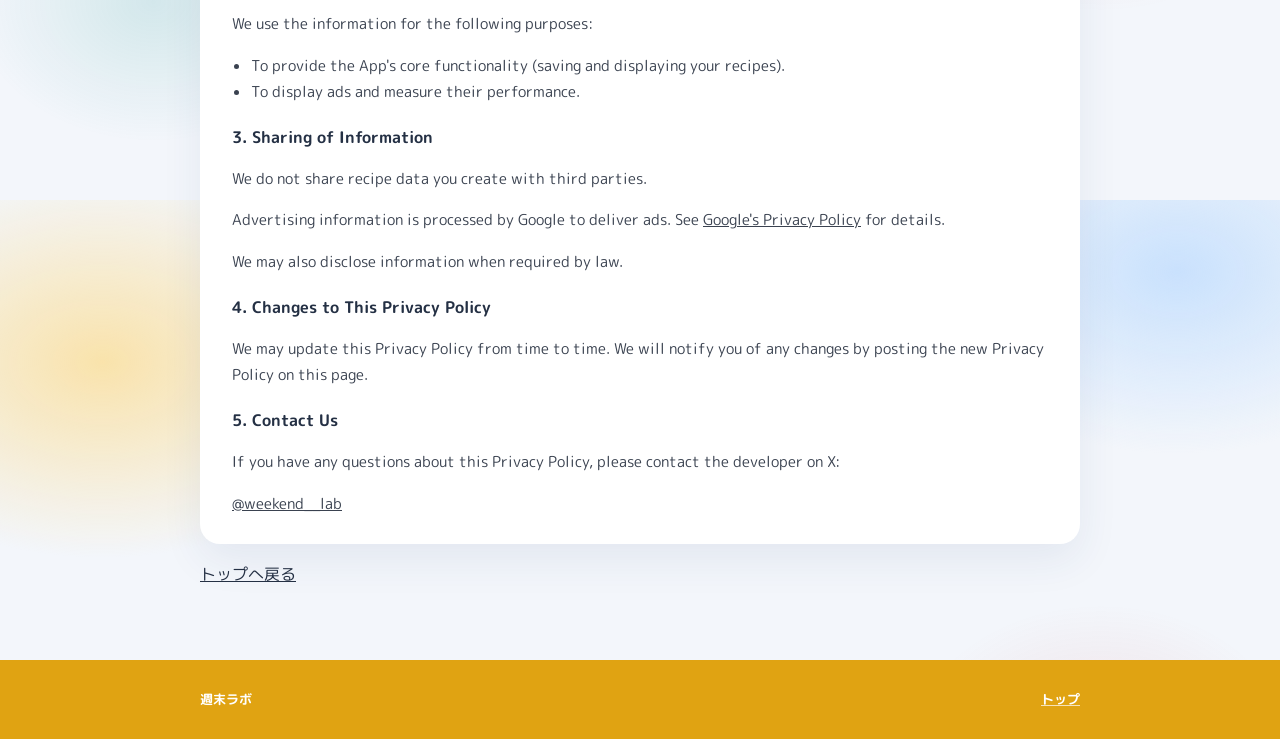
==== commit 4dd4c2c7: "プライバシーポリシーは保存する内容だけにし、案内と並びを公開用に整える。 Co-authored-by: Cursor <cursoragent@cursor.com>" ====
--- a/driprecipe/index.html
+++ b/driprecipe/index.html
@@ -22,12 +22,11 @@
         週末ラボ
       </a>
       <nav class="nav-links" aria-label="サイト">
-        <a href="../index.html#apps">Works</a>
-        <a href="../index.html#about">About</a>
+        <a href="../index.html#apps">Apps</a>
+        <a href="../index.html#contact">Contact</a>
       </nav>
     </header>
     <main id="main" class="wrap">
-      <p class="kicker">DripRecipe</p>
       <h1>DripRecipe</h1>
       <article class="doc-block" id="privacy">
         <h2>プライバシーポリシー</h2>
--- a/css/site.css
+++ b/css/site.css
@@ -192,6 +192,10 @@
   line-height: 1.35;
 }
 
+.wrap > h1 {
+  margin-top: 40px;
+}
+
 .hero h1 em {
   display: block;
   font-style: normal;
@@ -212,15 +216,6 @@
   font-weight: 700;
 }
 
-.contact-line {
-  margin: 14px 0 0;
-}
-
-.contact-line a {
-  text-decoration: underline;
-  text-underline-offset: 3px;
-}
-
 .hero-foot {
   display: flex;
   flex-wrap: wrap;
@@ -241,6 +236,7 @@
   display: flex;
   justify-content: space-between;
   align-items: baseline;
+  scroll-margin-top: 88px;
   margin: 52px 0 0;
   font-size: 14px;
   font-weight: 700;
@@ -397,6 +393,37 @@
   grid-template-columns: 1fr;
   gap: 18px;
   margin: 16px 0 8px;
+}
+
+.contact-card {
+  margin-top: 16px;
+  padding: 32px 28px;
+  background: var(--card);
+  border-radius: 20px;
+  box-shadow: var(--shadow);
+  text-align: center;
+  scroll-margin-top: 88px;
+}
+
+.contact-x {
+  display: inline-flex;
+  align-items: center;
+  gap: 10px;
+  font-size: 18px;
+  font-weight: 700;
+  text-decoration: none;
+}
+
+.contact-x svg {
+  width: 22px;
+  height: 22px;
+  fill: currentColor;
+}
+
+.contact-card p {
+  margin: 12px 0 0;
+  color: var(--muted);
+  font-size: 14px;
 }
 
 .app-card {
